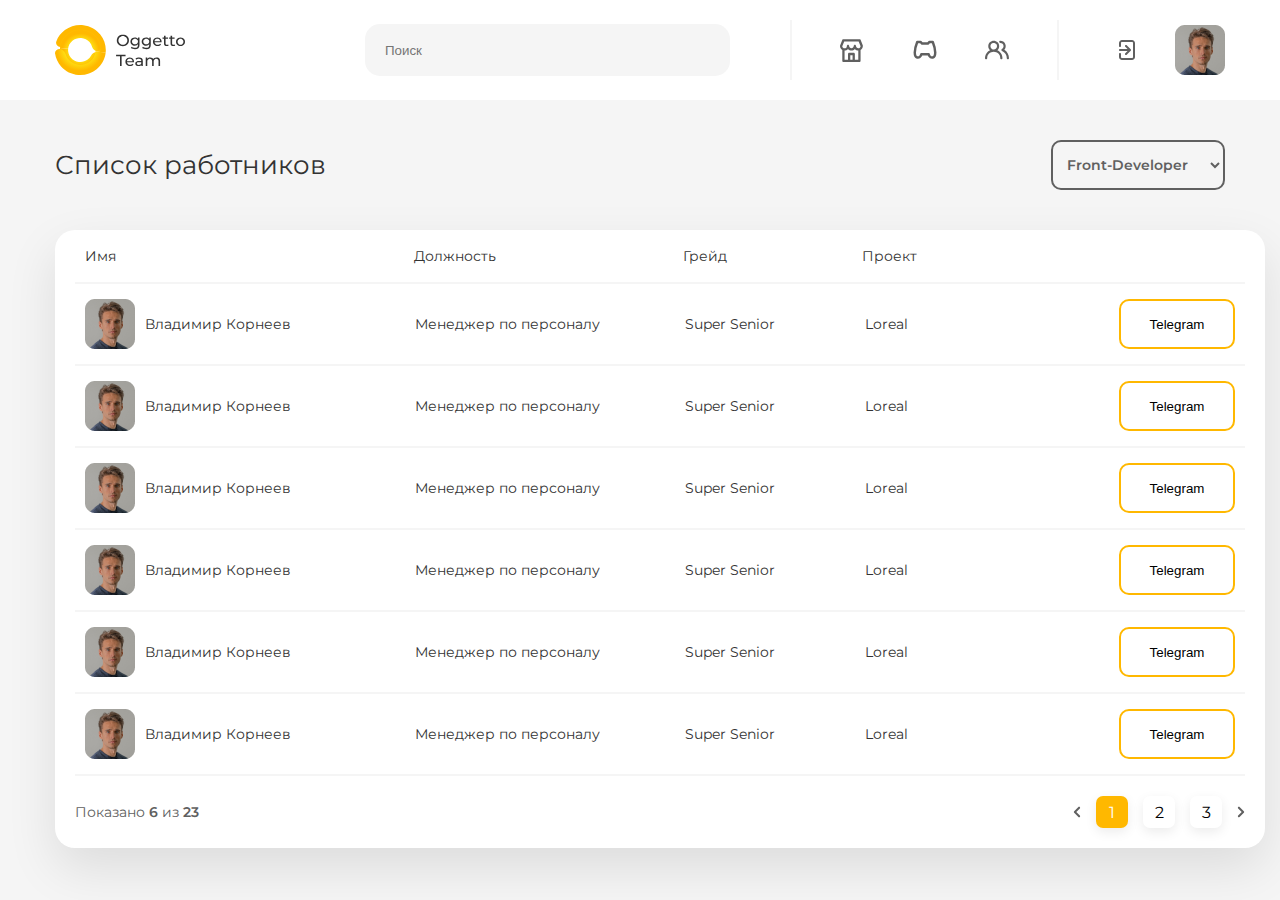
==== index.html @ 5fa74461 "main page" ====
<!DOCTYPE html>
<html lang="en">
<head>
    <meta charset="UTF-8">
    <meta http-equiv="X-UA-Compatible" content="IE=edge">
    <meta name="viewport" content="width=device-width, initial-scale=1.0">
    <link rel="stylesheet" href="css/style.css">
    <title>Document</title>
</head>
<body>
    <div class="wrapper">

        <header class="header">
            <div class="container-header">

                <img src="img/Logo.svg" alt="" id="logo-pic">
                <input type="text" class="container-header__search search" placeholder="Поиск">
                <nav class="container-header__nav nav-icons">
                    <img src="img/Shop.svg" alt="">
                    <img src="img/Game.svg" alt="">
                    <img src="img/Users.svg" alt="">
                </nav>
                <img src="img/Logout.svg" alt="" id="logout-pic">
                <img src="img/Face.png" alt="" id="face-pic">
            </div>
        </header>

        <main class="main-block">
            <section class="main-block__aside aside-general">

                <div class="aside-general__text">Список работников</div>

                <select name="filter-params" id="aside-general__select">
                    <option value="Front-Developer">Front-Developer</option>
                    <option value="Back-Developer">Back-Developer</option>
                    <option value="design">Design</option>
                    <option value="Product-Manager">Product-Manager</option>
                </select>

            </section>

            <!-- Пользователи список -->
            <section class="main-block__users-section users-section">
                <div class="users-section__titles titles-users">
                    <div class="titles-users__text name-title">Имя</div>
                    <div class="titles-users__text post-title">Должность</div>
                    <div class="titles-users__text grade-title">Грейд</div>
                    <div class="titles-users__text">Проект</div>
                </div>
                <div class="user-line-box">
                    <div class="user-line">
                        <img src="img/Face.png" alt="">
                        <div class="user-line__text user-name">Владимир Корнеев</div>
                        <div class="user-line__text user-post">Менеджер по персоналу</div>
                        <div class="user-line__text user-grage">Super Senior</div>
                        <div class="user-line__text user-project">Loreal</div>
                        <div class="grow-container"></div>
                        <button class="user-line__button">Telegram</button>
                    </div>
                    <div class="user-line">
                        <img src="img/Face.png" alt="">
                        <div class="user-line__text user-name">Владимир Корнеев</div>
                        <div class="user-line__text user-post">Менеджер по персоналу</div>
                        <div class="user-line__text user-grage">Super Senior</div>
                        <div class="user-line__text user-project">Loreal</div>
                        <div class="grow-container"></div>
                        <button class="user-line__button">Telegram</button>
                    </div>
                    <div class="user-line">
                        <img src="img/Face.png" alt="">
                        <div class="user-line__text user-name">Владимир Корнеев</div>
                        <div class="user-line__text user-post">Менеджер по персоналу</div>
                        <div class="user-line__text user-grage">Super Senior</div>
                        <div class="user-line__text user-project">Loreal</div>
                        <div class="grow-container"></div>
                        <button class="user-line__button">Telegram</button>
                    </div>
                    <div class="user-line">
                        <img src="img/Face.png" alt="">
                        <div class="user-line__text user-name">Владимир Корнеев</div>
                        <div class="user-line__text user-post">Менеджер по персоналу</div>
                        <div class="user-line__text user-grage">Super Senior</div>
                        <div class="user-line__text user-project">Loreal</div>
                        <div class="grow-container"></div>
                        <button class="user-line__button">Telegram</button>
                    </div>
                    <div class="user-line">
                        <img src="img/Face.png" alt="">
                        <div class="user-line__text user-name">Владимир Корнеев</div>
                        <div class="user-line__text user-post">Менеджер по персоналу</div>
                        <div class="user-line__text user-grage">Super Senior</div>
                        <div class="user-line__text user-project">Loreal</div>
                        <div class="grow-container"></div>
                        <button class="user-line__button">Telegram</button>
                    </div>
                    <div class="user-line">
                        <img src="img/Face.png" alt="">
                        <div class="user-line__text user-name">Владимир Корнеев</div>
                        <div class="user-line__text user-post">Менеджер по персоналу</div>
                        <div class="user-line__text user-grage">Super Senior</div>
                        <div class="user-line__text user-project">Loreal</div>
                        <div class="grow-container"></div>
                        <button class="user-line__button">Telegram</button>
                    </div>
                </div>

                <div class="users-section__pages pages-aside">
                    <div class="pages-aside__text ">Показано <span>6</span> из <span>23</span></div>
                    <div class="pages-aside__box">
                        <img src="img/left-arrow.svg" alt="">
                        <div class="box-pages__number page-active">1</div>
                        <div class="box-pages__number">2</div>
                        <div class="box-pages__number">3</div>
                        <img src="img/right-arrow.svg" alt="">
                    </div>
                </div> 
            </section>
        </main>
    </div>
</body>
</html>
---- css/style.css ----
@font-face {
    font-family: "Montserrat";
    src: url(../fonts/Montserrat-Regular.ttf);
    font-weight: regular;
    font-style: normal;
}
@font-face {
    font-family: "Montserrat";
    src: url(../fonts/Montserrat-SemiBold.ttf);
    font-weight: 600;
    font-style: normal;
}

body{
    margin: 0;
}

.wrapper{
    background-color: #F5F5F5;
    min-height: 100vh;
    display: flex;
    flex-direction: column;
}


/* header */
.header{
    height: 100px;
    background-color: white;
    display: flex;
    justify-content: center;
}

.container-header{
    max-width: 1170px;
    width: 100%;
    display: flex;
    align-items: center;
}

#logo-pic{
    width: 130px;
    margin-right: 180px;
    cursor: pointer;
}

.container-header__search{
    margin-right: 60px;
}

.search{
    background-color: #F5F5F5;
    border: 0;
    border-radius: 15px;
    width: 350px;
    height: 50px;
    padding-left: 20px;
}

.container-header__nav{
    margin-right: 60px;
}

.nav-icons{
    width: 270px;
    height: 60px;
    border-left: 2px solid #F5F5F5;
    border-right: 2px solid #F5F5F5;
    
    display: flex;
    justify-content: space-evenly;
}

.nav-icons img{
    width: 24px;
    cursor: pointer;
}

#logout-pic{
    margin-right: 40px;
    cursor: pointer;
}

#face-pic{
    position: relative;
    right: 0;
    cursor: pointer;
}
/* конец header */

.main-block{
    width: 1170px;
    margin: 0 auto;
    padding-top: 40px;
}

.aside-general{
    display: flex;
    justify-content: space-between;
    align-items: center;
    height: 50px;
    margin-bottom: 40px;
}

.aside-general__text{
    font-family: 'Montserrat';
    font-style: normal;
    font-weight: 400;
    font-size: 26px;
    line-height: 32px;
    color: #333333;
}

#aside-general__select{
    min-width: 130px;
    height: 50px;
    border: 2px solid #606060;
    border-radius: 10px;
    background-color: #F5F5F5;
    padding: 0 10px;

    font-family: 'Montserrat';
    font-style: normal;
    font-weight: 600;
    font-size: 14px;
    line-height: 20px;
    color: #606060;
}

.users-section{
    width: 100%;
    height: 618px;
    margin-bottom: 50px;

    background: #FFFFFF;
    box-shadow: 0px 20px 50px rgba(0, 0, 0, 0.1);
    border-radius: 20px;
    padding: 0 20px;
}

.titles-users{
    display: flex;
    align-items: center;
    height: 52px;
    padding-left: 10px;
    border-bottom: 2px solid #F5F5F5;
}

.titles-users__text{
    font-family: 'Montserrat';
    font-style: normal;
    font-weight: 500;
    font-size: 14px;
    line-height: 17px;
    color: #333333;
}

.name-title{
    margin-right: 298px;
}

.post-title{
    margin-right: 187px;
}

.grade-title{
    margin-right: 135px;
}

.user-line-box{
    margin-bottom: 20px;
}

.user-line{
    display: flex;
    align-items: center;
    position: relative;

    height: 80px;
    border-bottom: 2px solid #F5F5F5;
    padding: 0 10px;
}



.user-line img{
    width: 50px;
    object-fit: contain;
    margin-right: 10px;
}

.user-line__text{
    font-family: 'Montserrat';
    font-style: normal;
    font-weight: 400;
    font-size: 14px;
    line-height: 20px;

    color: #333333;
}

.user-name{
    width: 270px;
}

.user-post{
    width: 270px;
}

.user-grage{
    width: 180px;
}

.grow-container{
    flex-grow: 1;
}

.user-line__button{
    width: 116px;
    height: 50px;
    border: 2px solid #FFB800;
    border-radius: 10px;
    background-color: white;
    cursor: pointer;
}

/* pages-aside */
.pages-aside{
    display: flex;
    justify-content: space-between;
    align-items: center;
}

.pages-aside__box{
    display: flex;
    gap: 15px;
}

.pages-aside__box img{
    cursor: pointer;
}

.pages-aside__text{
    font-family: 'Montserrat';
    font-style: normal;
    font-weight: 400;
    font-size: 14px;
    line-height: 20px;
    color: #606060;
}

.pages-aside__text span{
    font-weight: bold;
}

.box-pages__number{
    display: flex;
    justify-content: center;
    align-items: center;
    width: 32px;
    height: 32px;
    background: #FFFFFF;
    box-shadow: 0px 4px 12px rgba(0, 0, 0, 0.08);
    border-radius: 7px;
    cursor: pointer;

    font-family: 'Montserrat';
}

.box-pages__number.page-active{
    background: #FFB800;
    color: #FFFFFF;
}
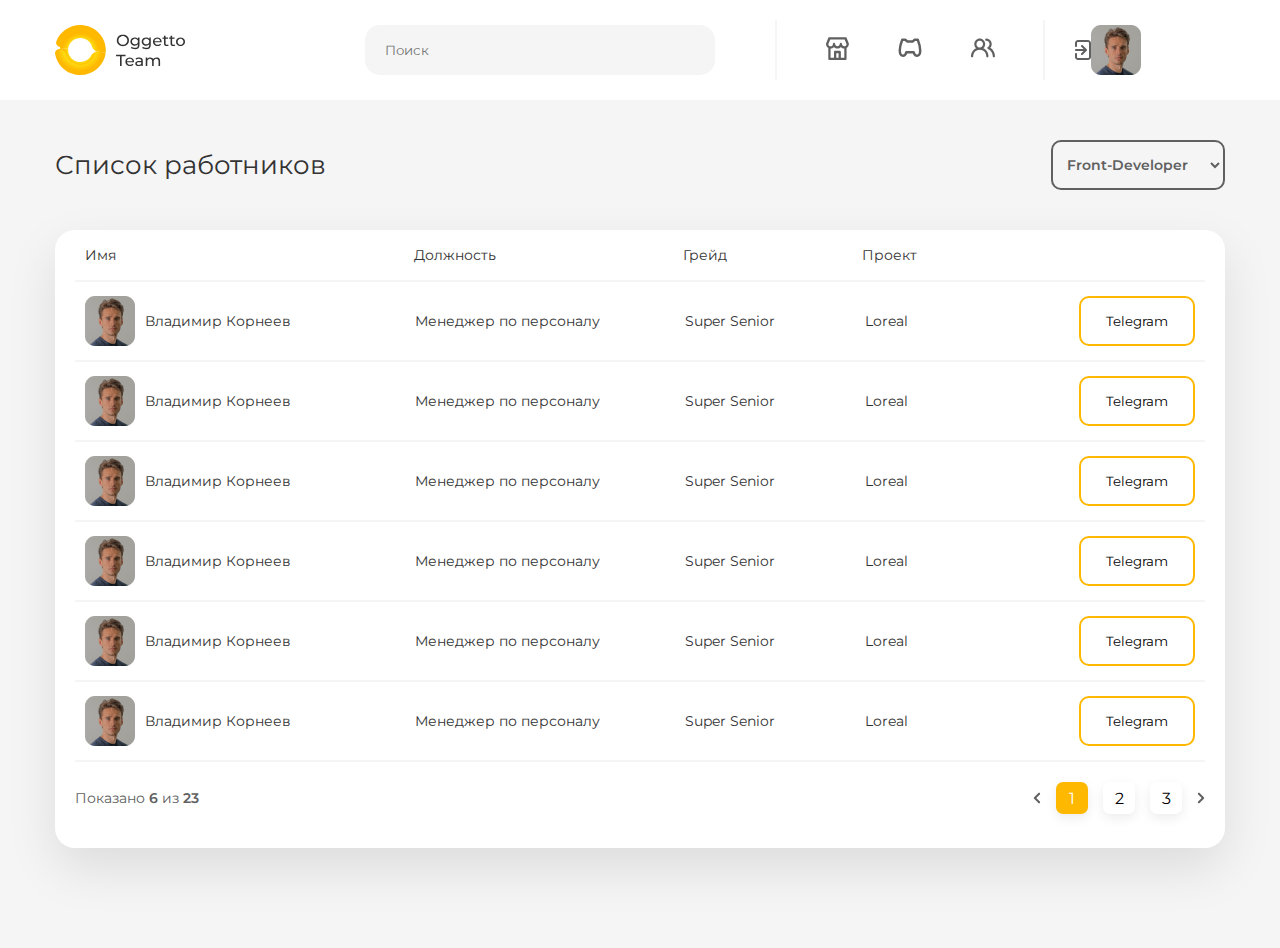
==== commit 87cf0370: "game page" ====
--- a/index.html
+++ b/index.html
@@ -5,7 +5,7 @@
     <meta http-equiv="X-UA-Compatible" content="IE=edge">
     <meta name="viewport" content="width=device-width, initial-scale=1.0">
     <link rel="stylesheet" href="css/style.css">
-    <title>Document</title>
+    <title>Oggetto</title>
 </head>
 <body>
     <div class="wrapper">
@@ -16,9 +16,10 @@
                 <img src="img/Logo.svg" alt="" id="logo-pic">
                 <input type="text" class="container-header__search search" placeholder="Поиск">
                 <nav class="container-header__nav nav-icons">
-                    <img src="img/Shop.svg" alt="">
-                    <img src="img/Game.svg" alt="">
-                    <img src="img/Users.svg" alt="">
+                    <a href="store.html"><img src="img/Shop.svg" alt=""></a>
+                    <a href="game.html"><img src="img/Game.svg" alt=""></a>
+                    <a href="#"><img src="img/Users.svg" alt=""></a>
+                    
                 </nav>
                 <img src="img/Logout.svg" alt="" id="logout-pic">
                 <img src="img/Face.png" alt="" id="face-pic">
@@ -28,7 +29,7 @@
         <main class="main-block">
             <section class="main-block__aside aside-general">
 
-                <div class="aside-general__text">Список работников</div>
+                <div class="aside-general__text aside-text">Список работников</div>
 
                 <select name="filter-params" id="aside-general__select">
                     <option value="Front-Developer">Front-Developer</option>
--- a/css/style.css
+++ b/css/style.css
@@ -1,3 +1,8 @@
+*{
+    box-sizing: border-box;
+    font-family: 'Montserrat';
+}
+
 @font-face {
     font-family: "Montserrat";
     src: url(../fonts/Montserrat-Regular.ttf);
@@ -20,6 +25,7 @@
     min-height: 100vh;
     display: flex;
     flex-direction: column;
+    padding-bottom: 50px;
 }
 
 
@@ -58,7 +64,7 @@
 }
 
 .container-header__nav{
-    margin-right: 60px;
+    margin-right: 30px;
 }
 
 .nav-icons{
@@ -68,7 +74,21 @@
     border-right: 2px solid #F5F5F5;
     
     display: flex;
+    align-items: center;
     justify-content: space-evenly;
+}
+
+.nav-icons a{
+    text-decoration: none;
+    height: 60px;
+    display: flex;
+    align-items: center;
+    border-bottom: 4px solid transparent;
+    
+}
+
+.active-page-link{
+    border-bottom: 4px solid #FFB800 !important;
 }
 
 .nav-icons img{
@@ -76,9 +96,18 @@
     cursor: pointer;
 }
 
-#logout-pic{
-    margin-right: 40px;
-    cursor: pointer;
+.container-header__coin{
+    margin-right: 20px;
+}
+
+.g-coin{
+    font-weight: 500;
+    font-size: 14px;
+    color: #606060;
+}
+
+.g-coin span{
+    color: #FFB800;
 }
 
 #face-pic{
@@ -92,6 +121,9 @@
     width: 1170px;
     margin: 0 auto;
     padding-top: 40px;
+    display: flex;
+    flex-direction: column;
+    align-items: center;
 }
 
 .aside-general{
@@ -100,9 +132,10 @@
     align-items: center;
     height: 50px;
     margin-bottom: 40px;
-}
-
-.aside-general__text{
+    width: 100%;
+}
+
+.aside-text{
     font-family: 'Montserrat';
     font-style: normal;
     font-weight: 400;
@@ -201,6 +234,7 @@
 
 .user-name{
     width: 270px;
+    cursor: pointer;
 }
 
 .user-post{
@@ -272,3 +306,5 @@
     color: #FFFFFF;
 }
 
+
+
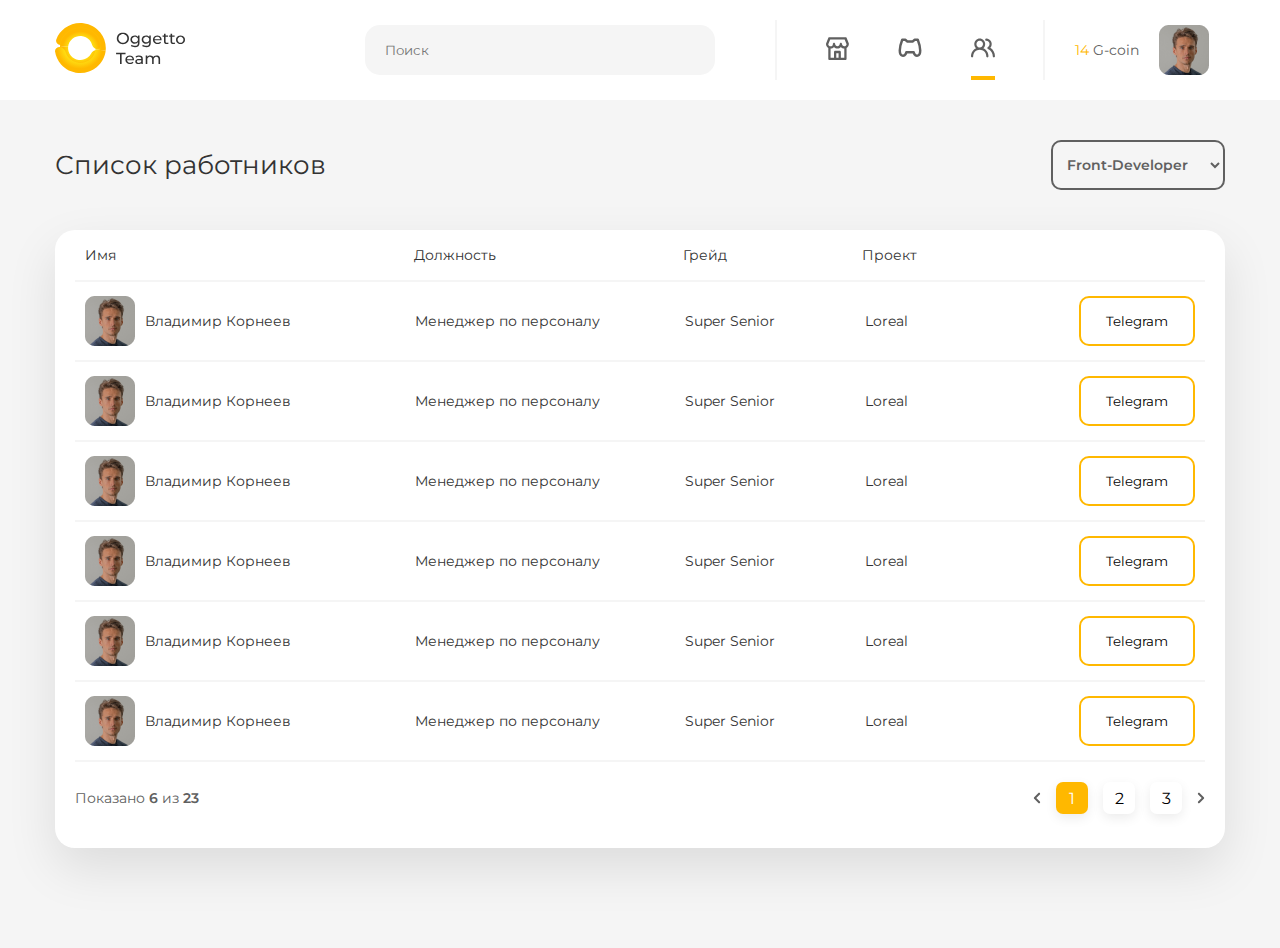
==== commit 3f22dece: "store page" ====
--- a/index.html
+++ b/index.html
@@ -13,15 +13,14 @@
         <header class="header">
             <div class="container-header">
 
-                <img src="img/Logo.svg" alt="" id="logo-pic">
+                <a href="index.html"><img src="img/Logo.svg" alt="" id="logo-pic"></a>
                 <input type="text" class="container-header__search search" placeholder="Поиск">
                 <nav class="container-header__nav nav-icons">
-                    <a href="store.html"><img src="img/Shop.svg" alt=""></a>
-                    <a href="game.html"><img src="img/Game.svg" alt=""></a>
-                    <a href="#"><img src="img/Users.svg" alt=""></a>
-                    
+                    <a href="store.html" ><img src="img/Shop.svg" alt=""></a>
+                    <a href="game.html" ><img src="img/Game.svg" alt=""></a>
+                    <a href="index.html" class="active-page-link"><img src="img/Users.svg" alt=""></a>
                 </nav>
-                <img src="img/Logout.svg" alt="" id="logout-pic">
+                <div class="container-header__coin g-coin"><span>14</span> G-coin</div>
                 <img src="img/Face.png" alt="" id="face-pic">
             </div>
         </header>
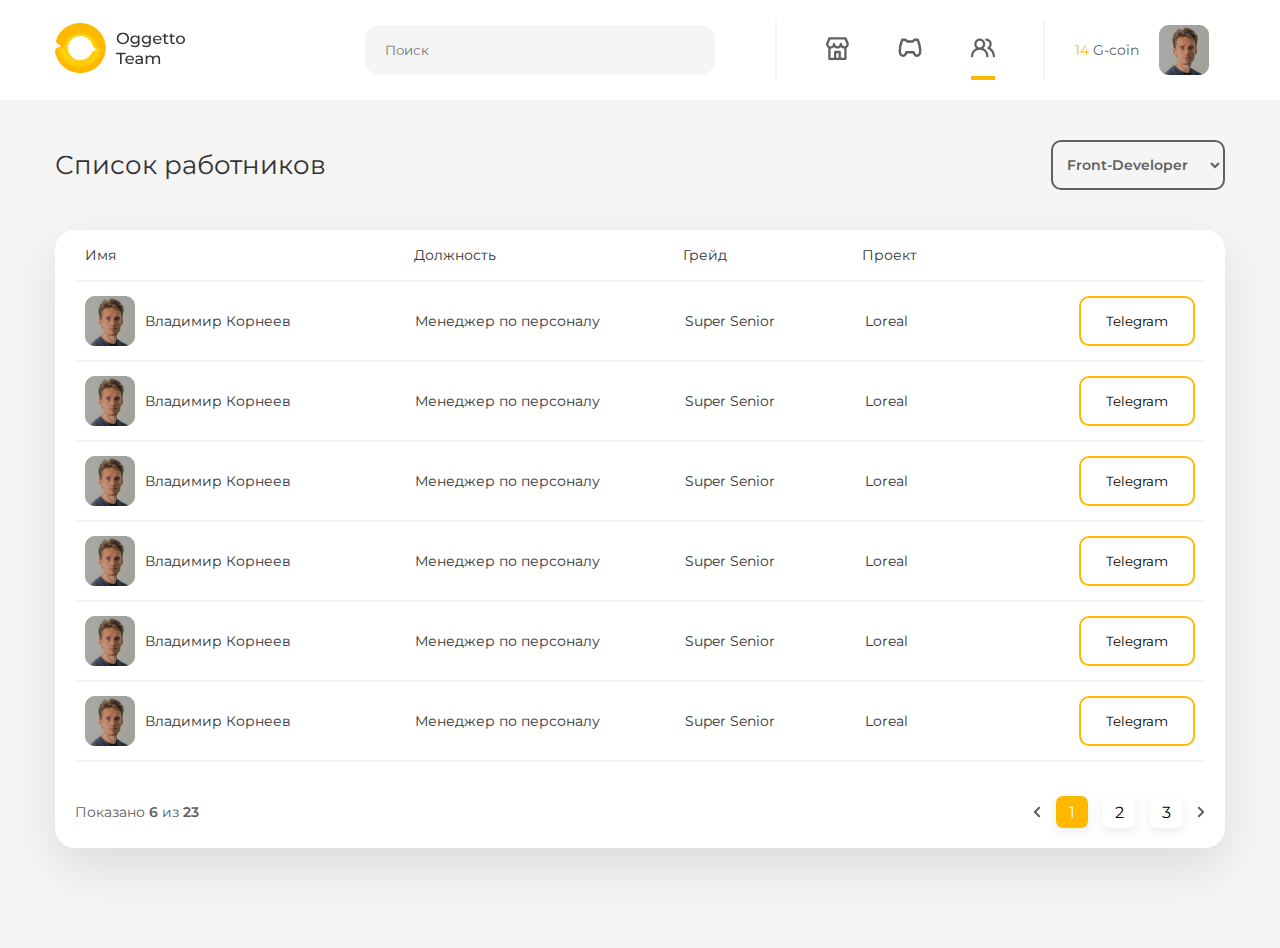
==== commit bf32b99c: "user page" ====
--- a/index.html
+++ b/index.html
@@ -50,7 +50,7 @@
                 <div class="user-line-box">
                     <div class="user-line">
                         <img src="img/Face.png" alt="">
-                        <div class="user-line__text user-name">Владимир Корнеев</div>
+                        <div class="user-line__text user-name"><a href="user.html">Владимир Корнеев</a></div>
                         <div class="user-line__text user-post">Менеджер по персоналу</div>
                         <div class="user-line__text user-grage">Super Senior</div>
                         <div class="user-line__text user-project">Loreal</div>
@@ -59,7 +59,7 @@
                     </div>
                     <div class="user-line">
                         <img src="img/Face.png" alt="">
-                        <div class="user-line__text user-name">Владимир Корнеев</div>
+                        <div class="user-line__text user-name"><a href="user.html">Владимир Корнеев</a></div>
                         <div class="user-line__text user-post">Менеджер по персоналу</div>
                         <div class="user-line__text user-grage">Super Senior</div>
                         <div class="user-line__text user-project">Loreal</div>
@@ -68,7 +68,7 @@
                     </div>
                     <div class="user-line">
                         <img src="img/Face.png" alt="">
-                        <div class="user-line__text user-name">Владимир Корнеев</div>
+                        <div class="user-line__text user-name"><a href="user.html">Владимир Корнеев</a></div>
                         <div class="user-line__text user-post">Менеджер по персоналу</div>
                         <div class="user-line__text user-grage">Super Senior</div>
                         <div class="user-line__text user-project">Loreal</div>
@@ -77,7 +77,7 @@
                     </div>
                     <div class="user-line">
                         <img src="img/Face.png" alt="">
-                        <div class="user-line__text user-name">Владимир Корнеев</div>
+                        <div class="user-line__text user-name"><a href="user.html">Владимир Корнеев</a></div>
                         <div class="user-line__text user-post">Менеджер по персоналу</div>
                         <div class="user-line__text user-grage">Super Senior</div>
                         <div class="user-line__text user-project">Loreal</div>
@@ -86,7 +86,7 @@
                     </div>
                     <div class="user-line">
                         <img src="img/Face.png" alt="">
-                        <div class="user-line__text user-name">Владимир Корнеев</div>
+                        <div class="user-line__text user-name"><a href="user.html">Владимир Корнеев</a></div>
                         <div class="user-line__text user-post">Менеджер по персоналу</div>
                         <div class="user-line__text user-grage">Super Senior</div>
                         <div class="user-line__text user-project">Loreal</div>
@@ -95,13 +95,14 @@
                     </div>
                     <div class="user-line">
                         <img src="img/Face.png" alt="">
-                        <div class="user-line__text user-name">Владимир Корнеев</div>
+                        <div class="user-line__text user-name"><a href="user.html">Владимир Корнеев</a></div>
                         <div class="user-line__text user-post">Менеджер по персоналу</div>
                         <div class="user-line__text user-grage">Super Senior</div>
                         <div class="user-line__text user-project">Loreal</div>
                         <div class="grow-container"></div>
                         <button class="user-line__button">Telegram</button>
                     </div>
+                    
                 </div>
 
                 <div class="users-section__pages pages-aside">
--- a/css/style.css
+++ b/css/style.css
@@ -168,7 +168,10 @@
     background: #FFFFFF;
     box-shadow: 0px 20px 50px rgba(0, 0, 0, 0.1);
     border-radius: 20px;
-    padding: 0 20px;
+    padding: 0 20px 20px 20px;
+
+    display: flex;
+    flex-direction: column;
 }
 
 .titles-users{
@@ -202,6 +205,7 @@
 
 .user-line-box{
     margin-bottom: 20px;
+    flex: 1 0;
 }
 
 .user-line{
@@ -230,6 +234,11 @@
     line-height: 20px;
 
     color: #333333;
+}
+
+.user-line__text a{
+    text-decoration: none;
+    color: unset;
 }
 
 .user-name{
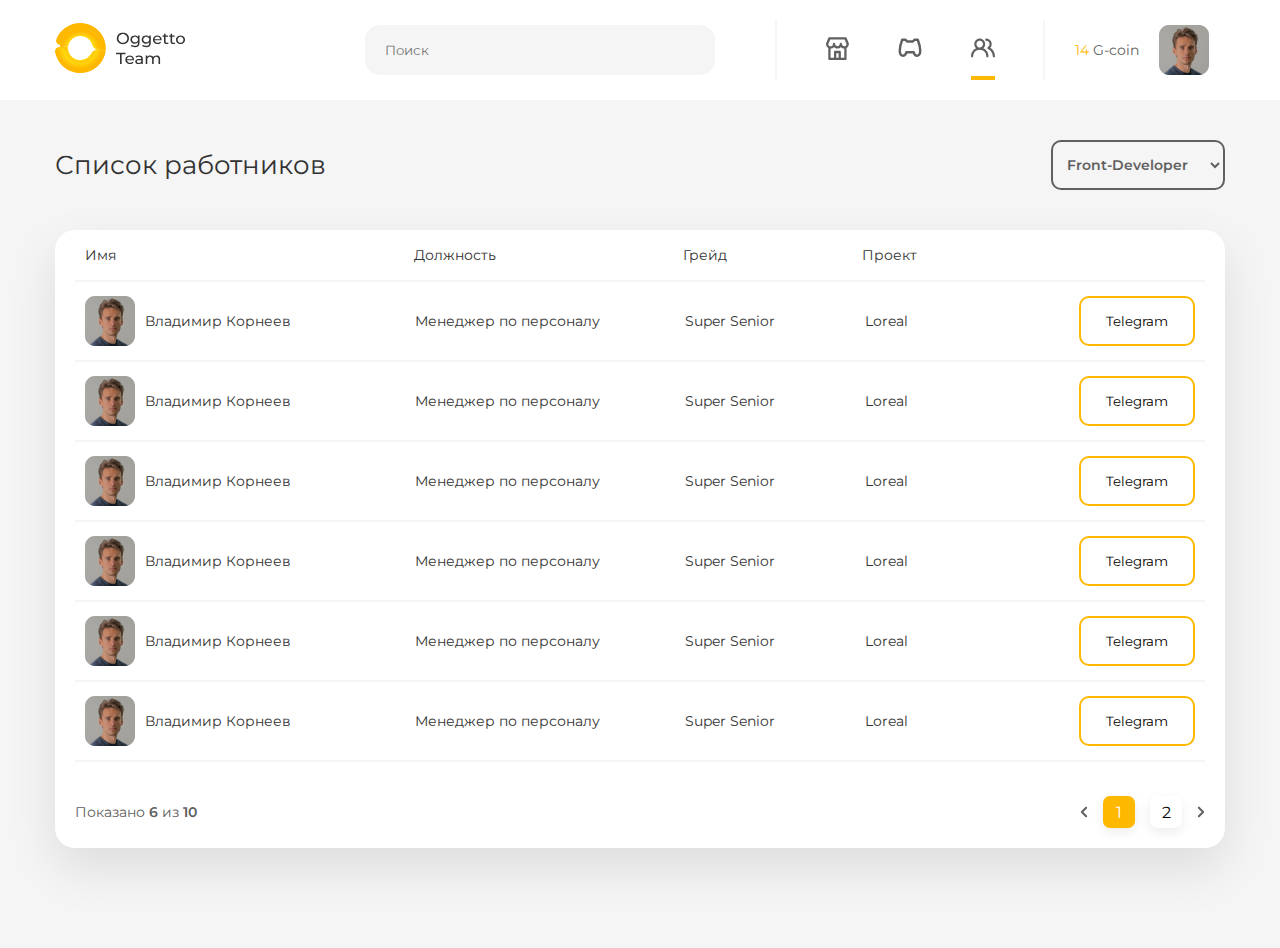
==== commit 0f1cfc9f: "game 2" ====
--- a/index.html
+++ b/index.html
@@ -106,12 +106,11 @@
                 </div>
 
                 <div class="users-section__pages pages-aside">
-                    <div class="pages-aside__text ">Показано <span>6</span> из <span>23</span></div>
+                    <div class="pages-aside__text ">Показано <span>6</span> из <span>10</span></div>
                     <div class="pages-aside__box">
                         <img src="img/left-arrow.svg" alt="">
-                        <div class="box-pages__number page-active">1</div>
-                        <div class="box-pages__number">2</div>
-                        <div class="box-pages__number">3</div>
+                        <a href="index.html"><div class="box-pages__number page-active">1</div></a>
+                        <a href="index2.html"><div class="box-pages__number">2</div></a>                        
                         <img src="img/right-arrow.svg" alt="">
                     </div>
                 </div> 
--- a/css/style.css
+++ b/css/style.css
@@ -1,6 +1,11 @@
 *{
     box-sizing: border-box;
     font-family: 'Montserrat';
+}
+
+a{
+    text-decoration: none;
+    color: unset;
 }
 
 @font-face {
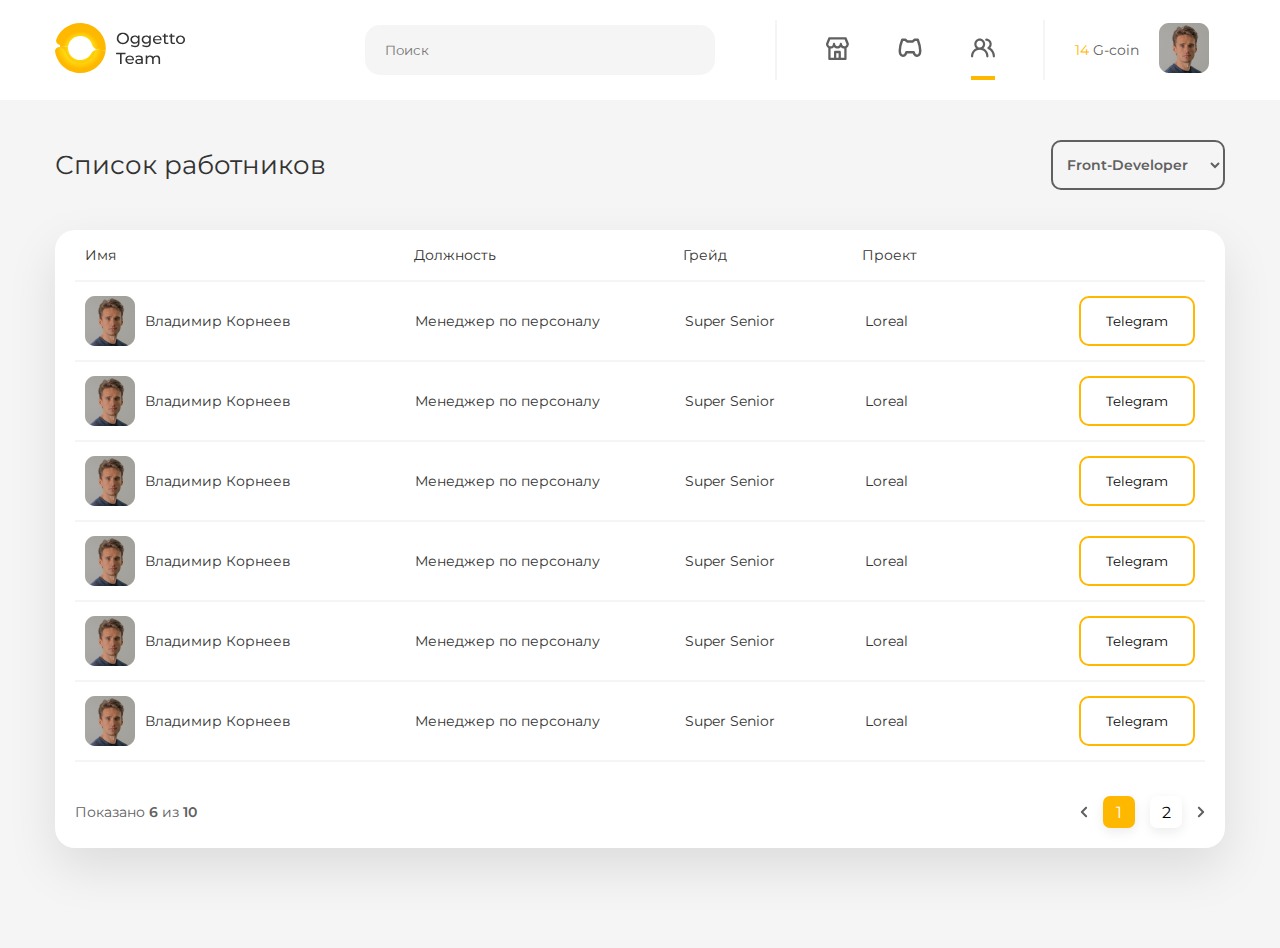
==== commit e5872684: "user self" ====
--- a/index.html
+++ b/index.html
@@ -21,7 +21,7 @@
                     <a href="index.html" class="active-page-link"><img src="img/Users.svg" alt=""></a>
                 </nav>
                 <div class="container-header__coin g-coin"><span>14</span> G-coin</div>
-                <img src="img/Face.png" alt="" id="face-pic">
+                <a href="userself.html"><img src="img/Face.png" alt="" id="face-pic"></a>
             </div>
         </header>
 
